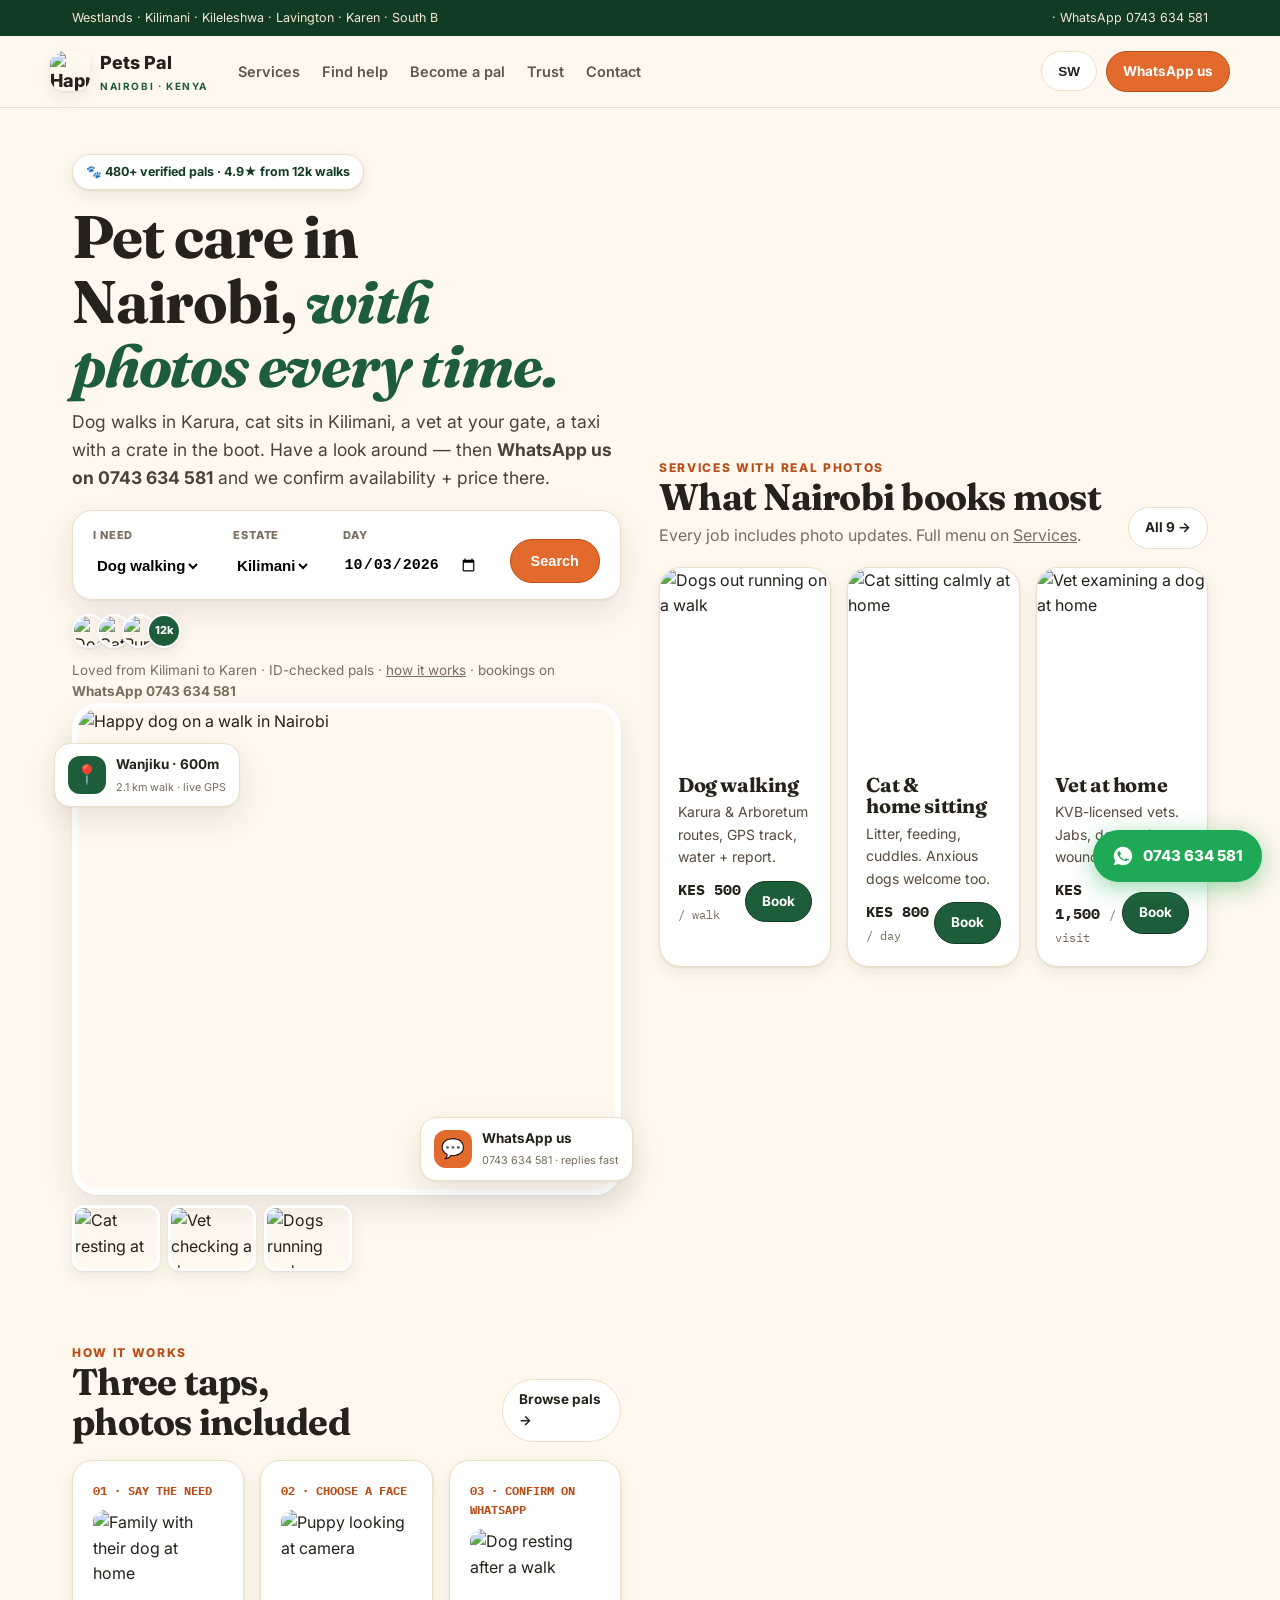
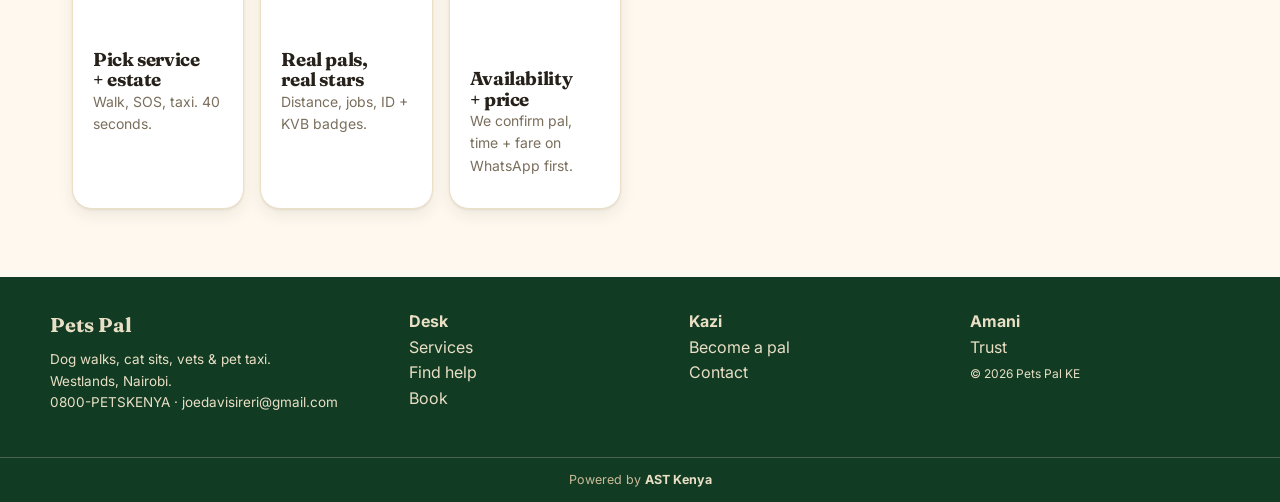
==== index.html @ 9b77b567 "Pets Pal KE brochure site: 8 pages, WhatsApp booking, photo-first design" ====
<!doctype html>
<html lang="en">
<head>
<meta charset="utf-8"><meta name="viewport" content="width=device-width,initial-scale=1">
<title>Pets Pal — Dog walking, sitting & vets in Nairobi</title>
<meta name="description" content="Dog walkers, cat sitters, pro vets, groomers and pet taxi in Nairobi. Browse services, then WhatsApp 0743 634 581 to check availability.">
<link rel="stylesheet" href="styles.css">
<link rel="preconnect" href="https://fonts.googleapis.com">
<link href="https://fonts.googleapis.com/css2?family=Fraunces:opsz,wght@9..144,500;9..144,700&family=IBM+Plex+Mono:wght@400;700&family=Inter:wght@400;600;700;800&display=swap" rel="stylesheet">
</head>
<body>
<div class="topbar"><div class="wrap"><span>Westlands · Kilimani · Kileleshwa · Lavington · Karen · South B</span><span><span id="apiStatus">● checking…</span> · WhatsApp 0743 634 581</span></div></div>
<header class="site"><div class="wrap nav">
<a class="logo" href="index.html"><span class="mark"><img src="https://images.unsplash.com/photo-1543466835-00a7907e9de1?auto=format&fit=crop&w=160&q=70" alt="Happy dog"></span><span>Pets Pal<small>NAIROBI · KENYA</small></span></a>
<nav class="nav-links" id="navLinks"><a href="services.html">Services</a><a href="find-help.html">Find help</a><a href="become.html">Become a pal</a><a href="trust.html">Trust</a><a href="contact.html">Contact</a></nav>
<div class="nav-cta"><button class="btn small light" id="langBtn">SW</button><a class="btn small primary" href="book.html">WhatsApp us</a><button class="btn small light mobile-toggle" id="menuBtn">☰</button></div>
</div></header>
<main class="wrap">
<div class="hero">
<div>
<span class="eyebrow">🐾 480+ verified pals · 4.9★ from 12k walks</span>
<h1>Pet care in Nairobi, <em>with photos every time.</em></h1>
<p class="hero-sub">Dog walks in Karura, cat sits in Kilimani, a vet at your gate, a taxi with a crate in the boot. Have a look around — then <strong>WhatsApp us on 0743 634 581</strong> and we confirm availability + price there.</p>
<div class="search">
<div class="search-grid">
<div class="field"><label for="sSvc">I need</label><select id="sSvc"><option value="walking">Dog walking</option><option value="sitting">Cat / pet sitting</option><option value="boarding">Boarding</option><option value="sos">Urgent SOS</option><option value="taxi">Pet taxi / vet run</option><option value="vet">Vet at home</option><option value="grooming">Grooming</option><option value="training">Training</option></select></div>
<div class="field"><label for="sArea">Estate</label><select id="sArea"><option>Kilimani</option><option>Westlands</option><option>Kileleshwa</option><option>Lavington</option><option>Karen</option><option>South B</option><option>JKIA</option></select></div>
<div class="field"><label for="sDate">Day</label><input id="sDate" type="date" value="2026-10-03"></div>
<div class="field"><button class="btn primary" id="searchBtn">Search</button></div>
</div>
</div>
<div class="trust">
<div class="faces"><img src="https://images.unsplash.com/photo-1543466835-00a7907e9de1?auto=format&fit=crop&w=100&q=60" alt="Dog"><img src="https://images.unsplash.com/photo-1514888286974-6c03e2ca1dba?auto=format&fit=crop&w=100&q=60" alt="Cat"><img src="https://images.unsplash.com/photo-1587300003388-59208cc962cb?auto=format&fit=crop&w=100&q=60" alt="Puppy"><span>12k</span></div>
<span style="font-size:13.5px;color:var(--muted)">Loved from Kilimani to Karen · ID-checked pals · <a href="trust.html">how it works</a> · bookings on <strong>WhatsApp 0743 634 581</strong></span>
</div>
<div class="collage">
<div class="main"><img src="https://images.unsplash.com/photo-1543466835-00a7907e9de1?auto=format&fit=crop&w=1000&q=75" alt="Happy dog on a walk in Nairobi" fetchpriority="high"></div>
<div class="float f1"><span class="dot" style="background:var(--green)">📍</span><span><b>Wanjiku · 600m</b><small>2.1 km walk · live GPS</small></span></div>
<div class="float f2"><span class="dot" style="background:var(--terra)">💬</span><span><b>WhatsApp us</b><small>0743 634 581 · replies fast</small></span></div>
<div class="thumbs"><img src="https://images.unsplash.com/photo-1514888286974-6c03e2ca1dba?auto=format&fit=crop&w=300&q=60" alt="Cat resting at home" loading="lazy"><img src="https://images.unsplash.com/photo-1576201836106-db1758fd1c97?auto=format&fit=crop&w=300&q=60" alt="Vet checking a dog" loading="lazy"><img src="https://images.unsplash.com/photo-1548199973-03cce0bbc87b?auto=format&fit=crop&w=300&q=60" alt="Dogs running and playing" loading="lazy"></div>
</div>
</div>
<section><div class="sec-head"><div><div class="kicker">Services with real photos</div><h2>What Nairobi books most</h2><p>Every job includes photo updates. Full menu on <a href="services.html">Services</a>.</p></div><a class="btn small light" href="services.html">All 9 →</a></div>
<div class="cards3">
<article class="svc reveal"><img class="ph" src="https://images.unsplash.com/photo-1548199973-03cce0bbc87b?auto=format&fit=crop&w=800&q=70" alt="Dogs out running on a walk" loading="lazy"><div class="bd"><h3>Dog walking</h3><p>Karura & Arboretum routes, GPS track, water + report.</p><div class="row"><span class="price">KES 500 <small>/ walk</small></span><a class="btn small green" href="book.html?service=walking">Book</a></div></div></article>
<article class="svc reveal"><img class="ph" src="https://images.unsplash.com/photo-1514888286974-6c03e2ca1dba?auto=format&fit=crop&w=800&q=70" alt="Cat sitting calmly at home" loading="lazy"><div class="bd"><h3>Cat & home sitting</h3><p>Litter, feeding, cuddles. Anxious dogs welcome too.</p><div class="row"><span class="price">KES 800 <small>/ day</small></span><a class="btn small green" href="book.html?service=sitting">Book</a></div></div></article>
<article class="svc reveal"><img class="ph" src="https://images.unsplash.com/photo-1576201836106-db1758fd1c97?auto=format&fit=crop&w=800&q=70" alt="Vet examining a dog at home" loading="lazy"><div class="bd"><h3>Vet at home</h3><p>KVB-licensed vets. Jabs, deworming, wound checks.</p><div class="row"><span class="price">KES 1,500 <small>/ visit</small></span><a class="btn small green" href="book.html?service=vet">Book</a></div></div></article>
</div></section>
<section><div class="sec-head"><div><div class="kicker">How it works</div><h2>Three taps, photos included</h2></div><a class="btn small light" href="find-help.html">Browse pals →</a></div>
<div class="how">
<div class="howstep reveal"><div class="n">01 · SAY THE NEED</div><img src="https://images.unsplash.com/photo-1601758228041-f3b2795255f1?auto=format&fit=crop&w=700&q=65" alt="Family with their dog at home" loading="lazy"><h3>Pick service + estate</h3><p style="font-size:14px;color:var(--muted)">Walk, SOS, taxi. 40 seconds.</p></div>
<div class="howstep reveal"><div class="n">02 · CHOOSE A FACE</div><img src="https://images.unsplash.com/photo-1587300003388-59208cc962cb?auto=format&fit=crop&w=700&q=65" alt="Puppy looking at camera" loading="lazy"><h3>Real pals, real stars</h3><p style="font-size:14px;color:var(--muted)">Distance, jobs, ID + KVB badges.</p></div>
<div class="howstep reveal"><div class="n">03 · CONFIRM ON WHATSAPP</div><img src="https://images.unsplash.com/photo-1548767797-d8c844163c4c?auto=format&fit=crop&w=700&q=65" alt="Dog resting after a walk" loading="lazy"><h3>Availability + price</h3><p style="font-size:14px;color:var(--muted)">We confirm pal, time + fare on WhatsApp first.</p></div>
</div></section>
</main>
<footer><div class="wrap foot-grid">
<div><strong style="font-family:var(--font-head);font-size:20px">Pets Pal</strong><p style="font-size:13.5px;margin-top:8px">Dog walks, cat sits, vets & pet taxi. Westlands, Nairobi.<br>0800-PETSKENYA · joedavisireri@gmail.com</p></div>
<div><strong>Desk</strong><br><a href="services.html">Services</a><br><a href="find-help.html">Find help</a><br><a href="book.html">Book</a></div>
<div><strong>Kazi</strong><br><a href="become.html">Become a pal</a><br><a href="contact.html">Contact</a></div>
<div><strong>Amani</strong><br><a href="trust.html">Trust</a><br><span style="font-size:12px">© <span id="year"></span> Pets Pal KE</span></div>
</div></footer>
<dialog id="bookModal"><div class="modal-head"><strong>Book care</strong><button class="btn small light" id="closeModal">✕</button></div><div class="modal-body" id="modalBody"></div></dialog>
<script src="app.js"></script>
</body>
</html>
---- styles.css ----
/* Pets Pal v4 — warm, photo-first, pet-led. Cream + forest + terracotta, one accent, real photos. */
:root{
  --bg:#FFF8EE; --card:#FFFFFF; --ink:#26211A; --muted:#7A6E5C;
  --line:#EDDFC6; --green:#1E5D3A; --green-deep:#123B24; --terra:#E26A2D; --terra-deep:#B94E18;
  --gold:#C99A2B; --soft:#FBF1DE;
  --r:18px; --r-lg:26px;
  --sh:0 1px 2px rgba(38,33,26,.06),0 12px 32px rgba(38,33,26,.10);
  --sh-sm:0 1px 2px rgba(38,33,26,.08),0 6px 16px rgba(38,33,26,.08);
  --font-head:"Fraunces",Georgia,serif; --font-body:"Inter",system-ui,sans-serif;
  --font-mono:"IBM Plex Mono",ui-monospace,Menlo,monospace;
}
*{box-sizing:border-box}
html{-webkit-font-smoothing:antialiased;scroll-behavior:smooth}
body{margin:0;font-family:var(--font-body);background:var(--bg);color:var(--ink);font-size:16px;line-height:1.6}
img{display:block;max-width:100%}
h1,h2,h3{font-family:var(--font-head);letter-spacing:-.02em;line-height:1.08;margin:0;text-wrap:balance}
p{margin:0 0 .7rem;text-wrap:pretty}
a{color:inherit}
:focus-visible{outline:3px solid var(--terra);outline-offset:2px;border-radius:8px}
.wrap{max-width:1180px;margin:0 auto;padding:0 22px}
.topbar{background:var(--green-deep);color:#F3E9D2;font-size:12.5px}
.topbar .wrap{display:flex;justify-content:space-between;gap:10px;padding:8px 22px}
header.site{position:sticky;top:0;z-index:40;background:rgba(255,248,238,.92);backdrop-filter:blur(12px);border-bottom:1px solid var(--line)}
.nav{display:flex;align-items:center;gap:20px;padding:13px 0}
.logo{display:flex;align-items:center;gap:10px;text-decoration:none;font-weight:800;font-size:18px}
.logo .mark{width:40px;height:40px;border-radius:14px;overflow:hidden;box-shadow:var(--sh-sm)}
.logo .mark img{width:100%;height:100%;object-fit:cover}
.logo small{display:block;font-size:10px;letter-spacing:.16em;color:var(--green);font-weight:700}
.nav-links{display:flex;gap:18px;margin-left:8px}
.nav-links a{text-decoration:none;font-size:14.5px;font-weight:600;opacity:.75;padding:10px 2px;min-height:44px;display:inline-flex;align-items:center}
.nav-links a:hover,.nav-links a.on{opacity:1;color:var(--green);text-decoration:underline;text-underline-offset:5px;text-decoration-thickness:2px}
.nav-cta{margin-left:auto;display:flex;gap:9px;align-items:center}
.btn{appearance:none;border:1px solid var(--ink);background:var(--ink);color:#fff;padding:12px 20px;border-radius:999px;font-weight:700;font-size:14.5px;cursor:pointer;text-decoration:none;display:inline-flex;align-items:center;gap:8px;min-height:44px;transition-property:transform,box-shadow,background-color;transition-duration:150ms}
.btn:hover{transform:translateY(-1px);box-shadow:var(--sh-sm)}
.btn:active{transform:scale(.97)}
.btn.primary{background:var(--terra);border-color:var(--terra-deep)}
.btn.green{background:var(--green);border-color:var(--green-deep)}
.btn.light{background:var(--card);color:var(--ink);border-color:var(--line)}
.btn.small{padding:9px 16px;font-size:13.5px;min-height:40px}
/* HERO */
.hero{display:grid;grid-template-columns:1fr 1fr;gap:38px;padding:46px 0 8px;align-items:center}
.eyebrow{display:inline-flex;align-items:center;gap:8px;background:#fff;border:1px solid var(--line);border-radius:999px;padding:7px 13px;font-size:12.5px;font-weight:700;color:var(--green-deep);box-shadow:var(--sh-sm)}
.hero h1{font-size:clamp(38px,5vw,60px);margin:14px 0 10px}
.hero h1 em{font-style:italic;color:var(--green)}
.hero-sub{font-size:17.5px;color:#4A4234;max-width:540px}
.search{background:var(--card);border:1px solid var(--line);border-radius:20px;box-shadow:var(--sh);padding:8px;margin-top:18px}
.search-grid{display:grid;grid-template-columns:1.3fr 1fr 1fr auto;gap:8px;align-items:end}
.field{padding:8px 12px}
.field label{display:block;font-size:11px;font-weight:800;letter-spacing:.08em;text-transform:uppercase;color:var(--muted);margin-bottom:4px}
.field select,.field input{width:100%;border:0;background:transparent;font-size:15px;font-weight:600;min-height:34px}
.trust{display:flex;align-items:center;gap:12px;margin-top:14px;flex-wrap:wrap}
.faces{display:flex}
.faces img,.faces span{width:34px;height:34px;border-radius:50%;border:2px solid #fff;object-fit:cover;margin-left:-9px;box-shadow:var(--sh-sm)}
.faces img:first-child,.faces span:first-child{margin-left:0}
.faces span{background:var(--green);color:#fff;font-size:11px;font-weight:800;display:grid;place-items:center}
/* photo collage */
.collage{position:relative}
.collage .main{border-radius:var(--r-lg);overflow:hidden;box-shadow:var(--sh);border:6px solid #fff}
.collage .main img{width:100%;height:480px;object-fit:cover}
.float{position:absolute;background:#fff;border:1px solid var(--line);border-radius:16px;box-shadow:var(--sh);padding:10px 13px;display:flex;gap:10px;align-items:center;font-size:13px}
.float b{display:block;font-size:13.5px}
.float small{color:var(--muted)}
.float.f1{left:-18px;top:40px}
.float.f2{right:-12px;bottom:90px}
.float .dot{width:38px;height:38px;border-radius:12px;display:grid;place-items:center;font-size:19px;color:#fff;flex:none}
.thumbs{display:flex;gap:8px;margin-top:10px}
.thumbs img{width:88px;height:66px;object-fit:cover;border-radius:12px;border:3px solid #fff;box-shadow:var(--sh-sm)}
/* sections */
section{padding:34px 0}
.sec-head{display:flex;justify-content:space-between;align-items:end;gap:14px;margin-bottom:18px}
.sec-head h2{font-size:clamp(27px,3.4vw,37px)}
.sec-head p{color:var(--muted);margin:6px 0 0;max-width:600px}
.kicker{font-size:12px;font-weight:800;letter-spacing:.14em;color:var(--terra-deep);text-transform:uppercase}
.cards3{display:grid;grid-template-columns:repeat(3,1fr);gap:16px}
.svc{background:var(--card);border:1px solid var(--line);border-radius:22px;overflow:hidden;box-shadow:var(--sh-sm);transition-property:transform,box-shadow;transition-duration:160ms}
.svc:hover{transform:translateY(-3px);box-shadow:var(--sh)}
.svc img.ph{width:100%;height:190px;object-fit:cover}
.svc .bd{padding:16px 18px 18px}
.svc h3{font-size:20px}
.svc p{font-size:14px;color:#55493A;margin:6px 0 10px}
.svc .row{display:flex;justify-content:space-between;align-items:center}
.price{font-family:var(--font-mono);font-weight:700;font-size:14.5px}
.price small{color:var(--muted);font-weight:400}
/* how */
.how{display:grid;grid-template-columns:repeat(3,1fr);gap:16px}
.howstep{background:var(--card);border:1px solid var(--line);border-radius:20px;padding:20px;box-shadow:var(--sh-sm)}
.howstep .n{font-family:var(--font-mono);font-size:12px;color:var(--terra-deep);font-weight:700}
.howstep img{width:100%;height:130px;object-fit:cover;border-radius:12px;margin:10px 0}
/* marketplace */
.market{display:grid;grid-template-columns:280px 1fr;gap:16px;align-items:start}
.filters{background:var(--card);border:1px solid var(--line);border-radius:18px;padding:16px;position:sticky;top:78px;box-shadow:var(--sh-sm)}
.filters h4{margin:0 0 8px;font-size:12px;letter-spacing:.1em;text-transform:uppercase;color:var(--muted)}
.f-group label{display:flex;gap:9px;align-items:center;font-size:14px;padding:8px 0;min-height:44px;cursor:pointer}
.pal-list{display:grid;grid-template-columns:1fr 1fr;gap:14px}
.pal{background:var(--card);border:1px solid var(--line);border-radius:20px;overflow:hidden;box-shadow:var(--sh-sm);transition-property:transform,box-shadow;transition-duration:150ms}
.pal:hover{transform:translateY(-2px);box-shadow:var(--sh)}
.pal img.cover{width:100%;height:150px;object-fit:cover}
.pal .bd{padding:13px 15px 15px}
.pal .who{display:flex;gap:10px;align-items:center}
.pal .av{width:42px;height:42px;border-radius:50%;object-fit:cover;border:2px solid #fff;box-shadow:var(--sh-sm);flex:none}
.badge{display:inline-block;font-size:11px;font-weight:700;border:1px solid var(--line);background:var(--soft);border-radius:999px;padding:3px 9px;margin:3px 4px 0 0}
.badge.pro{background:var(--green);color:#fff;border-color:var(--green-deep)}
.stars{color:#8A5E00;font-weight:800;font-size:13px}
.meta{font-size:12.5px;color:var(--muted)}
.wa-float{position:fixed;right:18px;bottom:18px;z-index:60;display:inline-flex;align-items:center;gap:9px;background:#1FA855;color:#fff;border-radius:999px;padding:13px 19px;font-weight:800;font-size:15px;text-decoration:none;box-shadow:0 6px 24px rgba(31,168,85,.45);min-height:52px}
.wa-float:hover{transform:translateY(-2px)}
.wa-float svg{width:22px;height:22px;fill:#fff}
.tiers{display:grid;grid-template-columns:1fr 1fr;gap:14px}
.tier{background:var(--card);border:1px solid var(--line);border-radius:22px;overflow:hidden;box-shadow:var(--sh-sm)}
.tier img{width:100%;height:170px;object-fit:cover}
.tier .bd{padding:20px}
.calc{background:var(--green-deep);color:#fff;border-radius:22px;padding:24px;margin-top:14px}
.calc input[type=range]{width:100%;accent-color:var(--terra);height:32px}
.calc output{font-size:30px;font-weight:800;font-family:var(--font-head)}
.dash-tabs{display:flex;gap:8px}
.tab{border:1px solid var(--line);background:#fff;border-radius:999px;padding:10px 20px;font-weight:700;cursor:pointer;min-height:44px}
.tab[aria-selected=true]{background:var(--ink);color:#fff;border-color:var(--ink)}
.dash{background:#fff;border:1px solid var(--line);border-radius:22px;padding:18px;display:grid;grid-template-columns:1fr 1fr;gap:16px;box-shadow:var(--sh-sm)}
.booking{border:1px solid var(--line);border-radius:14px;padding:13px;background:#FFFEF9}
.kes{font-family:var(--font-mono);font-weight:700}
footer{background:var(--green-deep);color:#E9DFC4;margin-top:26px}
.foot-grid{display:grid;grid-template-columns:1.3fr 1fr 1fr 1fr;gap:20px;padding:32px 0}
footer a{color:#E9DFC4;text-decoration:none}footer a:hover{text-decoration:underline}
.powered{border-top:1px solid rgba(233,223,196,.25);padding:12px 22px;text-align:center;font-size:12.5px;color:#CBBB97}
.powered strong{color:#E9DFC4}
dialog{border:1px solid var(--line);border-radius:20px;padding:0;max-width:560px;width:calc(100% - 32px)}
dialog::backdrop{background:rgba(30,25,15,.55)}
.modal-head{padding:16px 20px;border-bottom:1px solid var(--line);display:flex;justify-content:space-between;align-items:center}
.modal-body{padding:20px}
.m-steps{display:flex;gap:8px;margin-bottom:14px}.m-steps span{flex:1;height:6px;border-radius:99px;background:#EADFC4}.m-steps span.on{background:var(--green)}
.mpesa{background:#F2F6EC;border:1px dashed var(--green);border-radius:14px;padding:13px;margin-top:12px}
.mobile-toggle{display:none}
.reveal{opacity:0;transform:translateY(12px);transition:opacity .55s ease,transform .55s ease}
.reveal.in{opacity:1;transform:none}
@media (prefers-reduced-motion:reduce){*{animation:none!important;transition:none!important}.reveal{opacity:1;transform:none}}
@media(max-width:960px){.hero{grid-template-columns:1fr}.collage .main img{height:340px}.float.f1{left:8px}.float.f2{right:8px}.cards3{grid-template-columns:1fr 1fr}.market{grid-template-columns:1fr}.filters{position:static}.pal-list{grid-template-columns:1fr}.how,.tiers,.dash{grid-template-columns:1fr}.foot-grid{grid-template-columns:1fr 1fr}.nav-links{display:none}.mobile-toggle{display:inline-flex}.nav-links.open{display:flex;flex-direction:column;position:absolute;top:64px;left:12px;right:12px;background:#fff;border:1px solid var(--line);border-radius:16px;padding:12px;z-index:50}.search-grid{grid-template-columns:1fr 1fr}}
@media(max-width:560px){.cards3{grid-template-columns:1fr}.search-grid{grid-template-columns:1fr}}
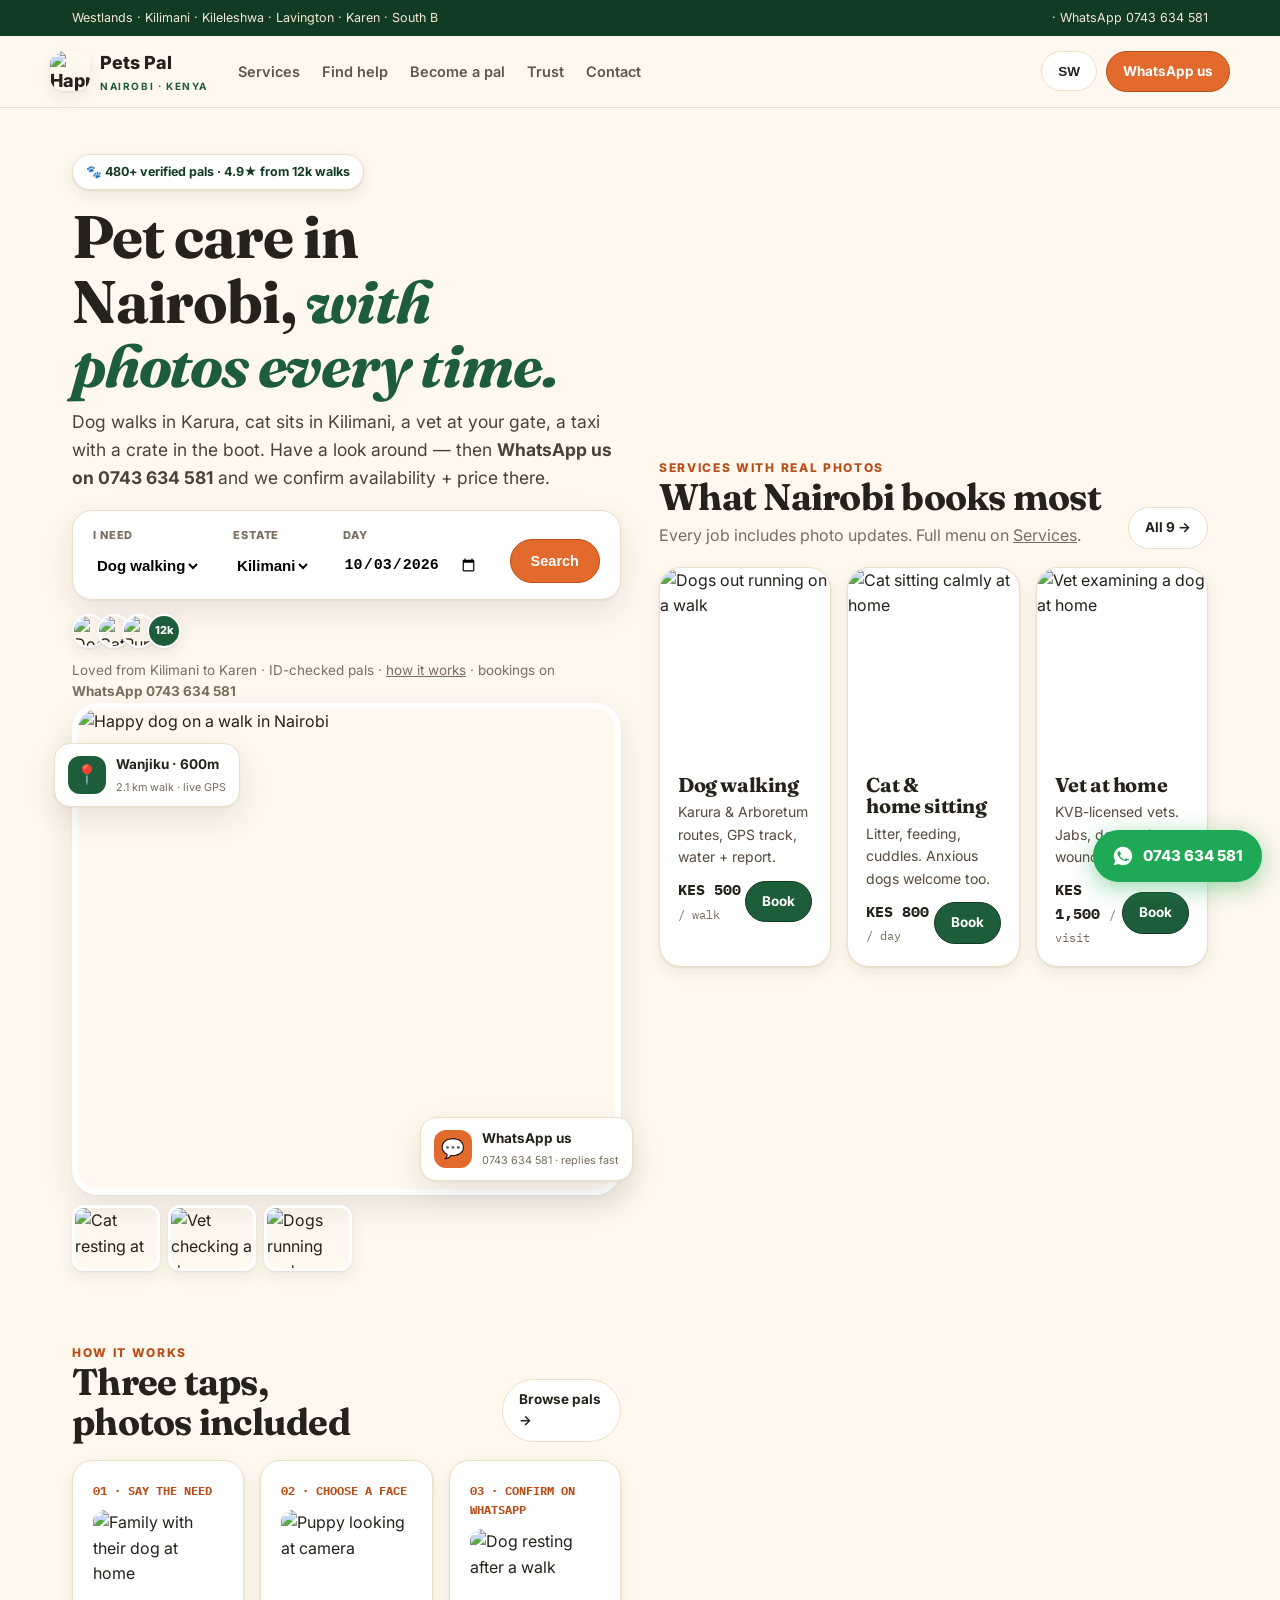
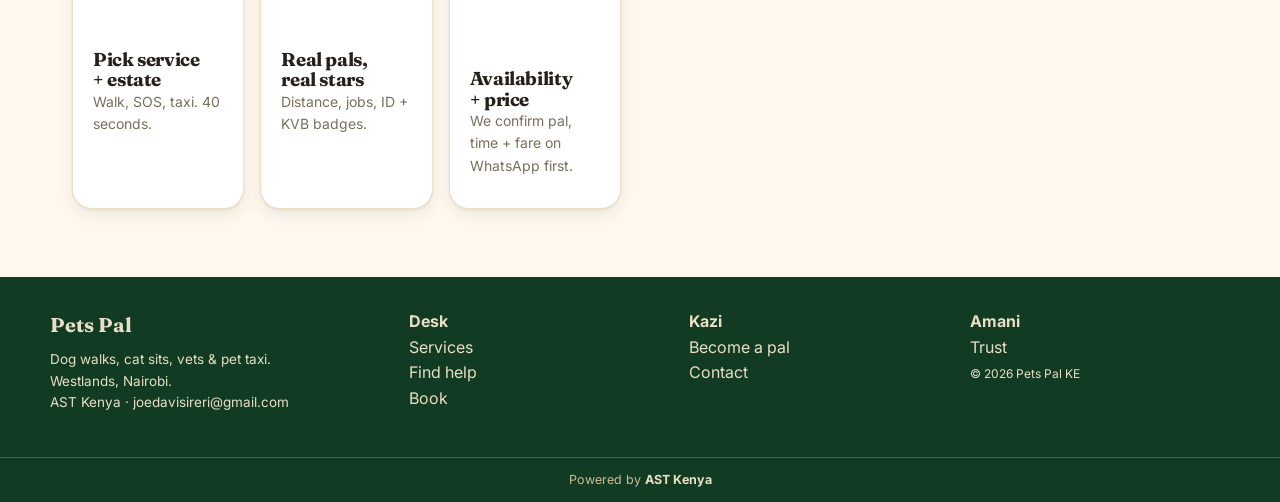
==== commit d78a2ba4: "Replace 0800-PETSKENYA hotline with AST Kenya; contact email update" ====
--- a/index.html
+++ b/index.html
@@ -54,7 +54,7 @@
 </div></section>
 </main>
 <footer><div class="wrap foot-grid">
-<div><strong style="font-family:var(--font-head);font-size:20px">Pets Pal</strong><p style="font-size:13.5px;margin-top:8px">Dog walks, cat sits, vets & pet taxi. Westlands, Nairobi.<br>0800-PETSKENYA · joedavisireri@gmail.com</p></div>
+<div><strong style="font-family:var(--font-head);font-size:20px">Pets Pal</strong><p style="font-size:13.5px;margin-top:8px">Dog walks, cat sits, vets & pet taxi. Westlands, Nairobi.<br>AST Kenya · joedavisireri@gmail.com</p></div>
 <div><strong>Desk</strong><br><a href="services.html">Services</a><br><a href="find-help.html">Find help</a><br><a href="book.html">Book</a></div>
 <div><strong>Kazi</strong><br><a href="become.html">Become a pal</a><br><a href="contact.html">Contact</a></div>
 <div><strong>Amani</strong><br><a href="trust.html">Trust</a><br><span style="font-size:12px">© <span id="year"></span> Pets Pal KE</span></div>
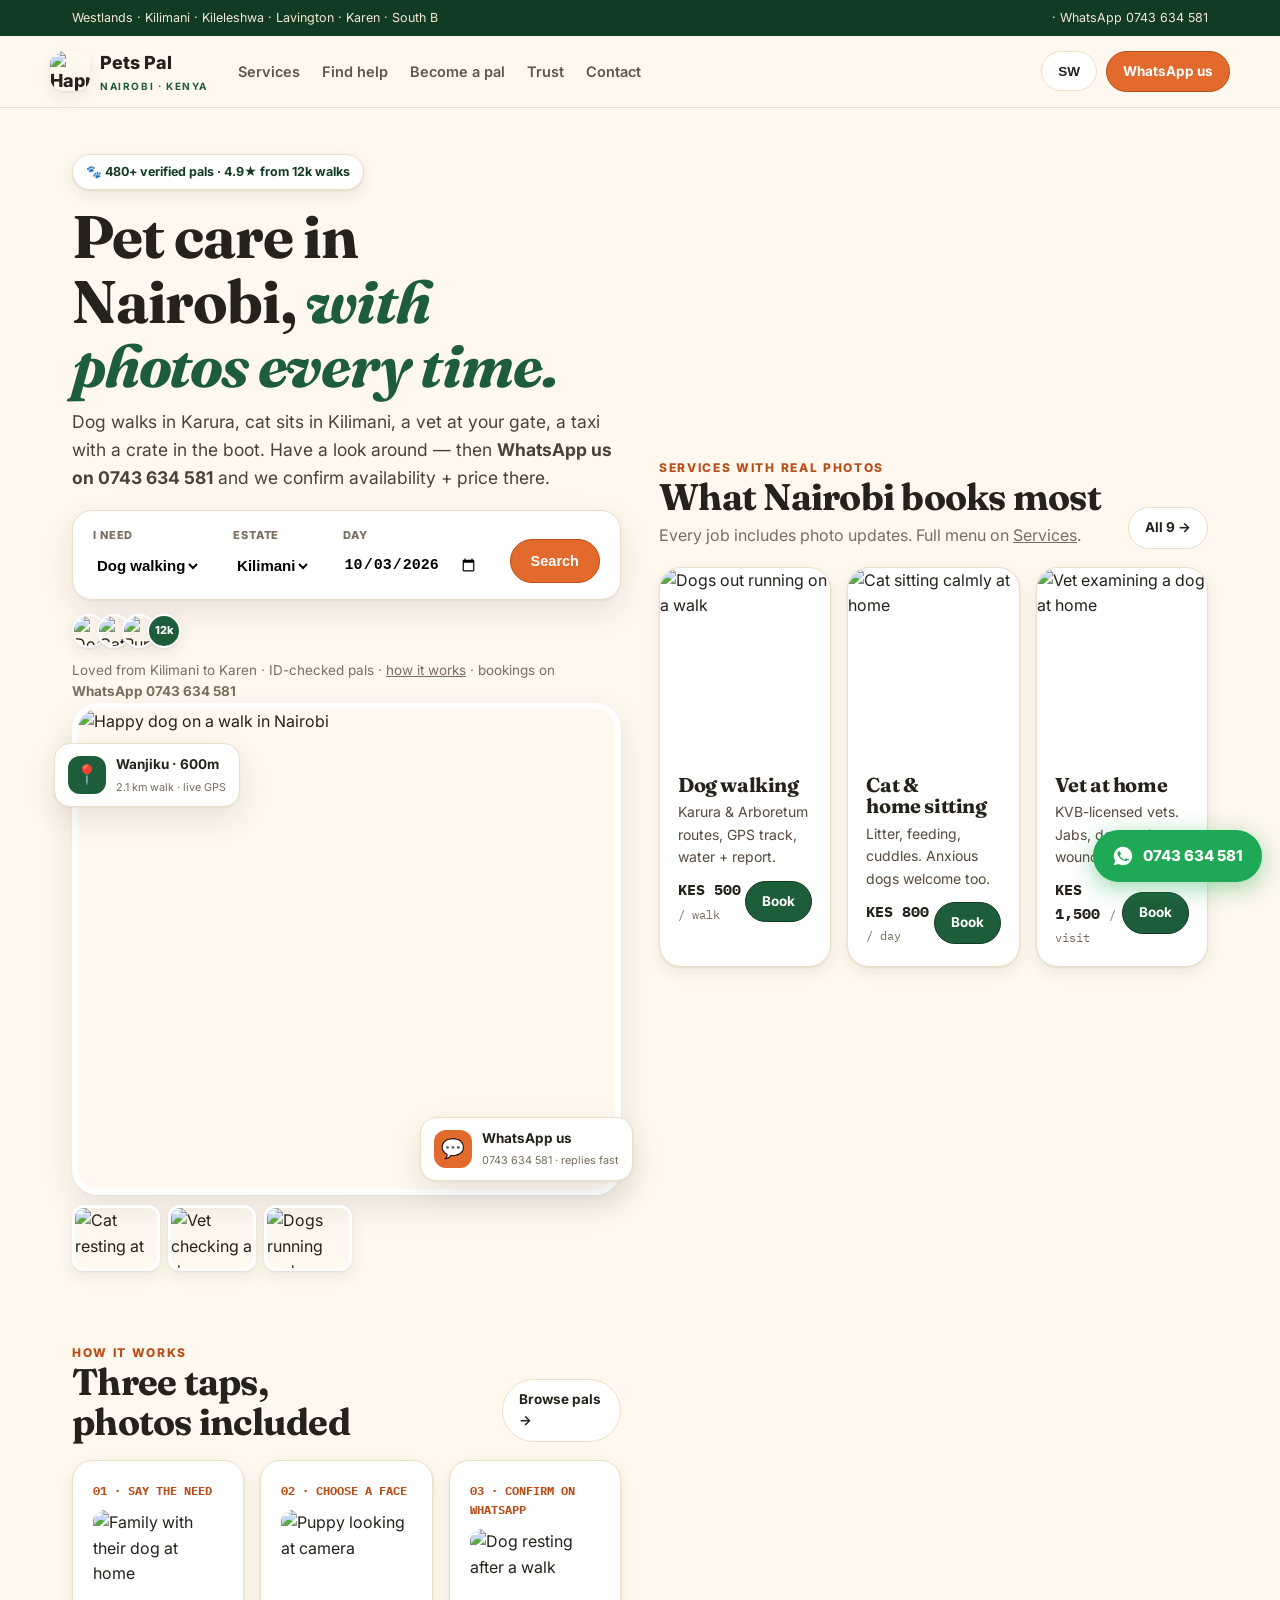
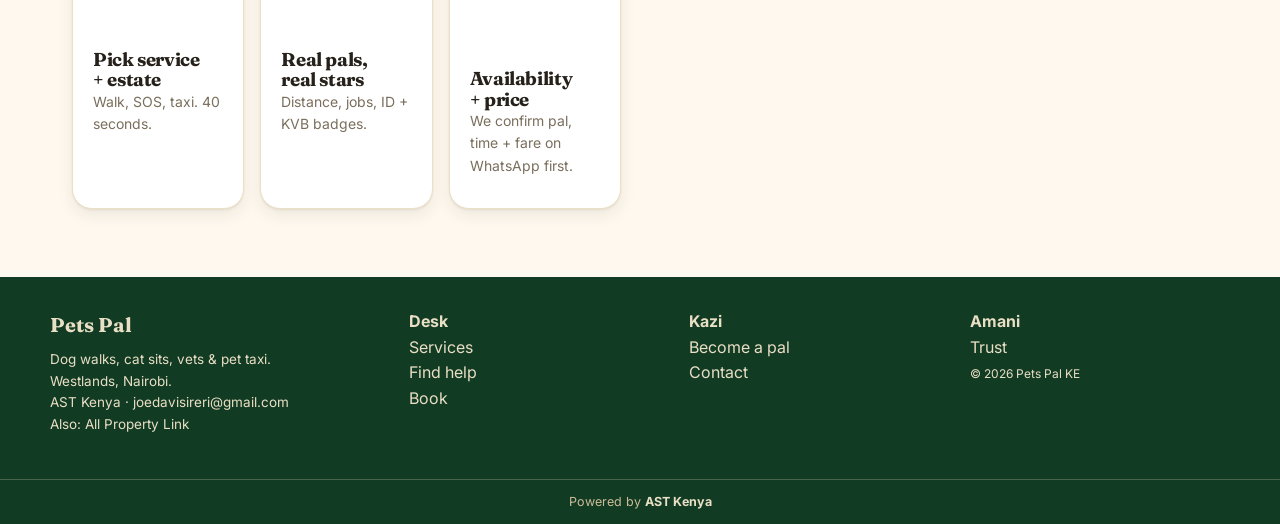
==== commit 46fe2f76: "Footer: link All Property Link sister site" ====
--- a/index.html
+++ b/index.html
@@ -4,6 +4,12 @@
 <meta charset="utf-8"><meta name="viewport" content="width=device-width,initial-scale=1">
 <title>Pets Pal — Dog walking, sitting & vets in Nairobi</title>
 <meta name="description" content="Dog walkers, cat sitters, pro vets, groomers and pet taxi in Nairobi. Browse services, then WhatsApp 0743 634 581 to check availability.">
+<meta property="og:type" content="website">
+<meta property="og:title" content="Pets Pal — Dog walking, sitting & vets in Nairobi">
+<meta property="og:description" content="Dog walks in Karura, cat sits in Kilimani, a vet at your gate. Chat on WhatsApp 0743 634 581 to check availability.">
+<meta property="og:url" content="https://petspal.dpdns.org/">
+<meta property="og:image" content="https://images.unsplash.com/photo-1543466835-00a7907e9de1?auto=format&fit=crop&w=1200&q=70">
+<meta name="twitter:card" content="summary_large_image">
 <link rel="stylesheet" href="styles.css">
 <link rel="preconnect" href="https://fonts.googleapis.com">
 <link href="https://fonts.googleapis.com/css2?family=Fraunces:opsz,wght@9..144,500;9..144,700&family=IBM+Plex+Mono:wght@400;700&family=Inter:wght@400;600;700;800&display=swap" rel="stylesheet">
@@ -54,7 +60,7 @@
 </div></section>
 </main>
 <footer><div class="wrap foot-grid">
-<div><strong style="font-family:var(--font-head);font-size:20px">Pets Pal</strong><p style="font-size:13.5px;margin-top:8px">Dog walks, cat sits, vets & pet taxi. Westlands, Nairobi.<br>AST Kenya · joedavisireri@gmail.com</p></div>
+<div><strong style="font-family:var(--font-head);font-size:20px">Pets Pal</strong><p style="font-size:13.5px;margin-top:8px">Dog walks, cat sits, vets & pet taxi. Westlands, Nairobi.<br>AST Kenya · joedavisireri@gmail.com<br>Also: <a href="https://www.allpropertylink.co.ke/" target="_blank" rel="noopener">All Property Link</a></p></div>
 <div><strong>Desk</strong><br><a href="services.html">Services</a><br><a href="find-help.html">Find help</a><br><a href="book.html">Book</a></div>
 <div><strong>Kazi</strong><br><a href="become.html">Become a pal</a><br><a href="contact.html">Contact</a></div>
 <div><strong>Amani</strong><br><a href="trust.html">Trust</a><br><span style="font-size:12px">© <span id="year"></span> Pets Pal KE</span></div>
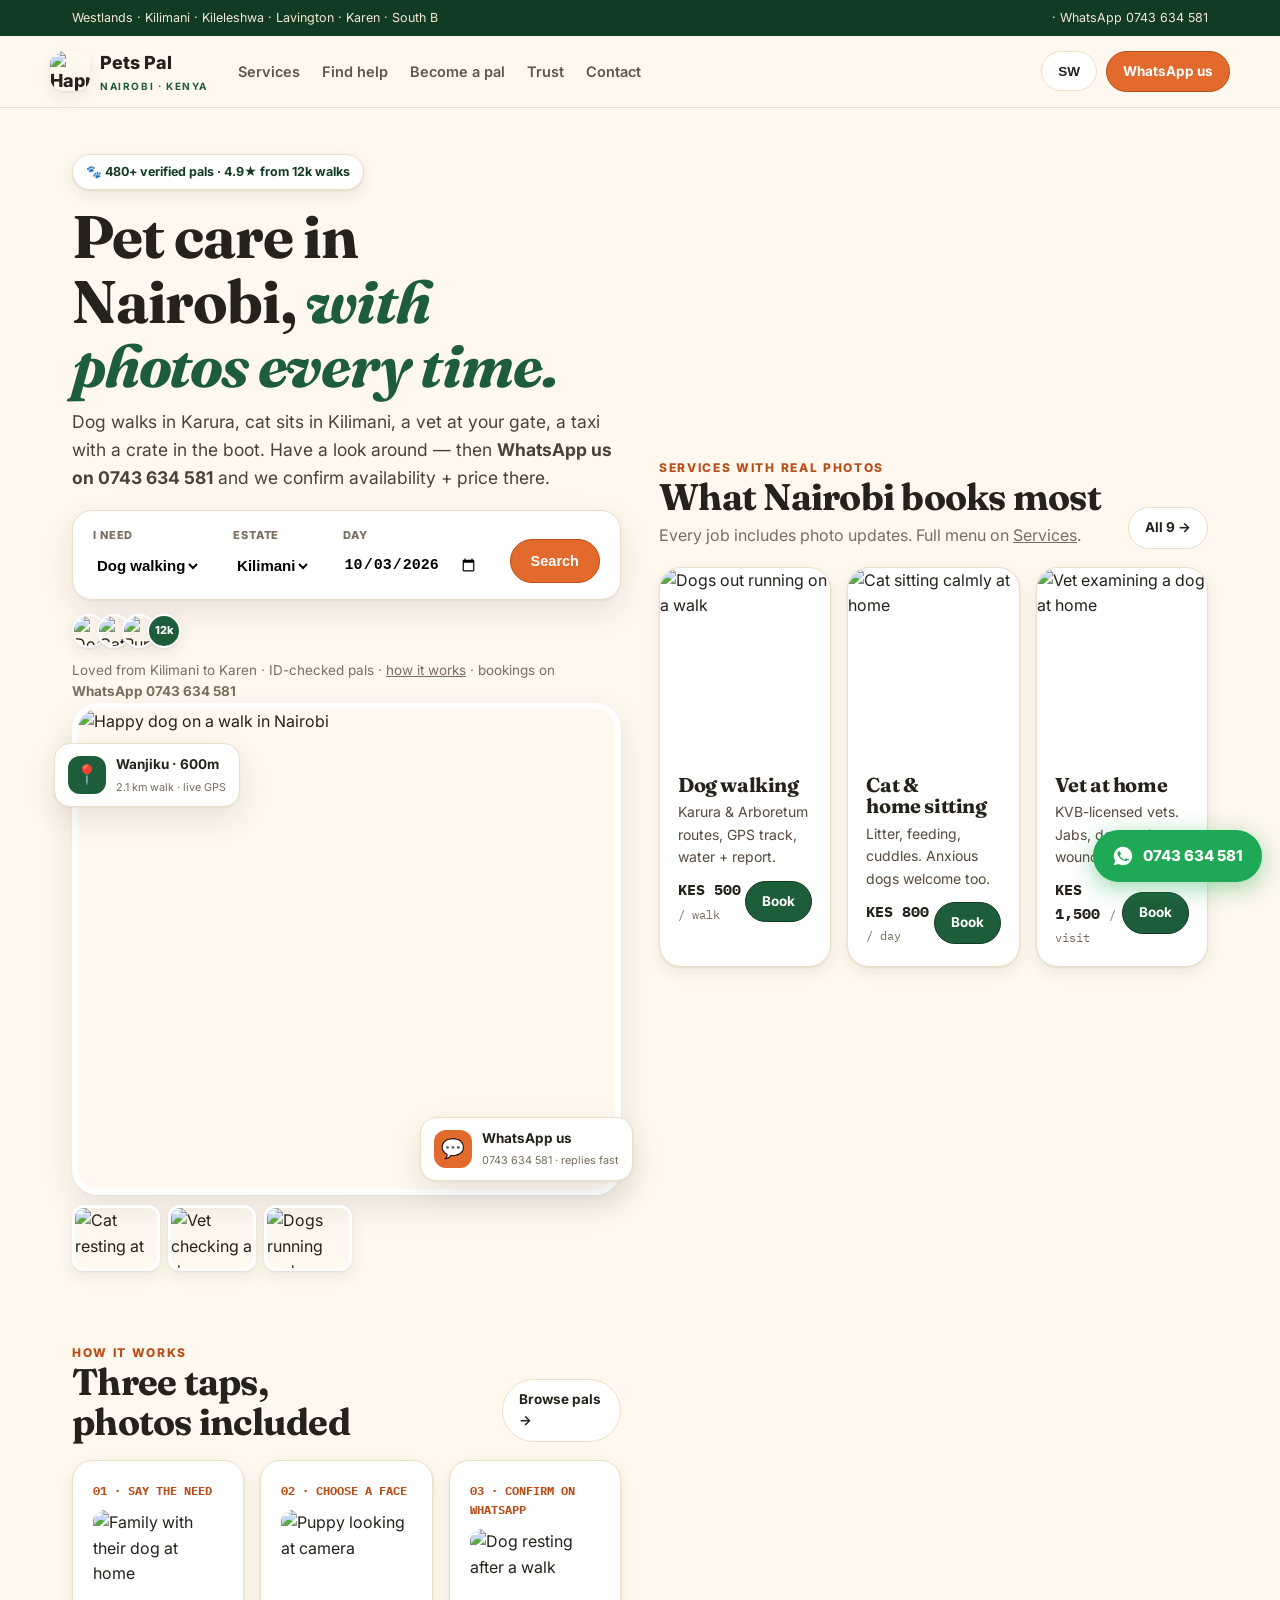
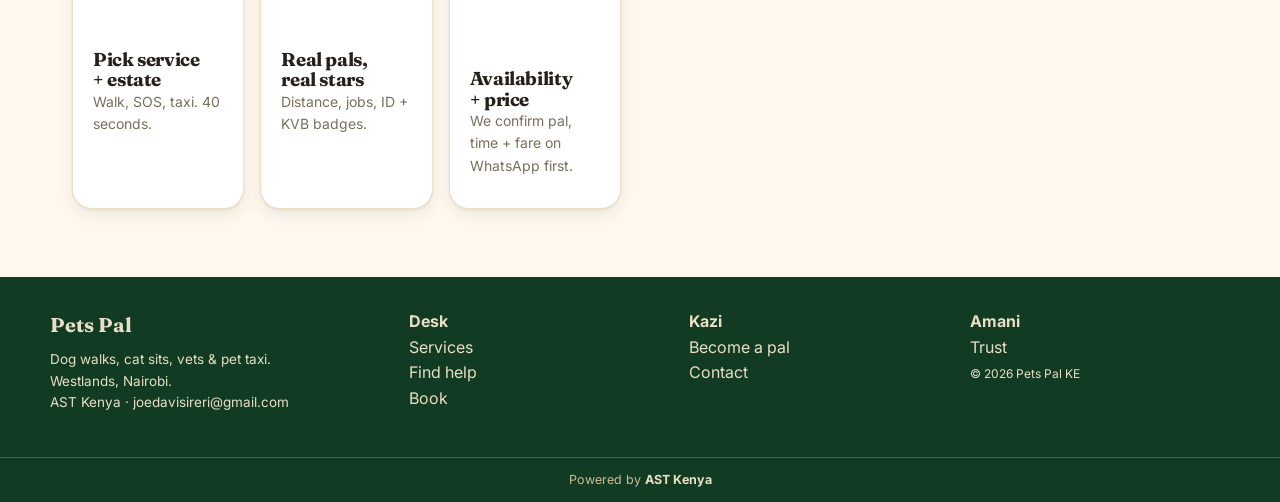
==== commit 75ef1cb5: "Revert "Footer: link All Property Link sister site" This reverts commit 46fe2f76d817f8d2df640d28a9e0" ====
--- a/index.html
+++ b/index.html
@@ -60,7 +60,7 @@
 </div></section>
 </main>
 <footer><div class="wrap foot-grid">
-<div><strong style="font-family:var(--font-head);font-size:20px">Pets Pal</strong><p style="font-size:13.5px;margin-top:8px">Dog walks, cat sits, vets & pet taxi. Westlands, Nairobi.<br>AST Kenya · joedavisireri@gmail.com<br>Also: <a href="https://www.allpropertylink.co.ke/" target="_blank" rel="noopener">All Property Link</a></p></div>
+<div><strong style="font-family:var(--font-head);font-size:20px">Pets Pal</strong><p style="font-size:13.5px;margin-top:8px">Dog walks, cat sits, vets & pet taxi. Westlands, Nairobi.<br>AST Kenya · joedavisireri@gmail.com</p></div>
 <div><strong>Desk</strong><br><a href="services.html">Services</a><br><a href="find-help.html">Find help</a><br><a href="book.html">Book</a></div>
 <div><strong>Kazi</strong><br><a href="become.html">Become a pal</a><br><a href="contact.html">Contact</a></div>
 <div><strong>Amani</strong><br><a href="trust.html">Trust</a><br><span style="font-size:12px">© <span id="year"></span> Pets Pal KE</span></div>
